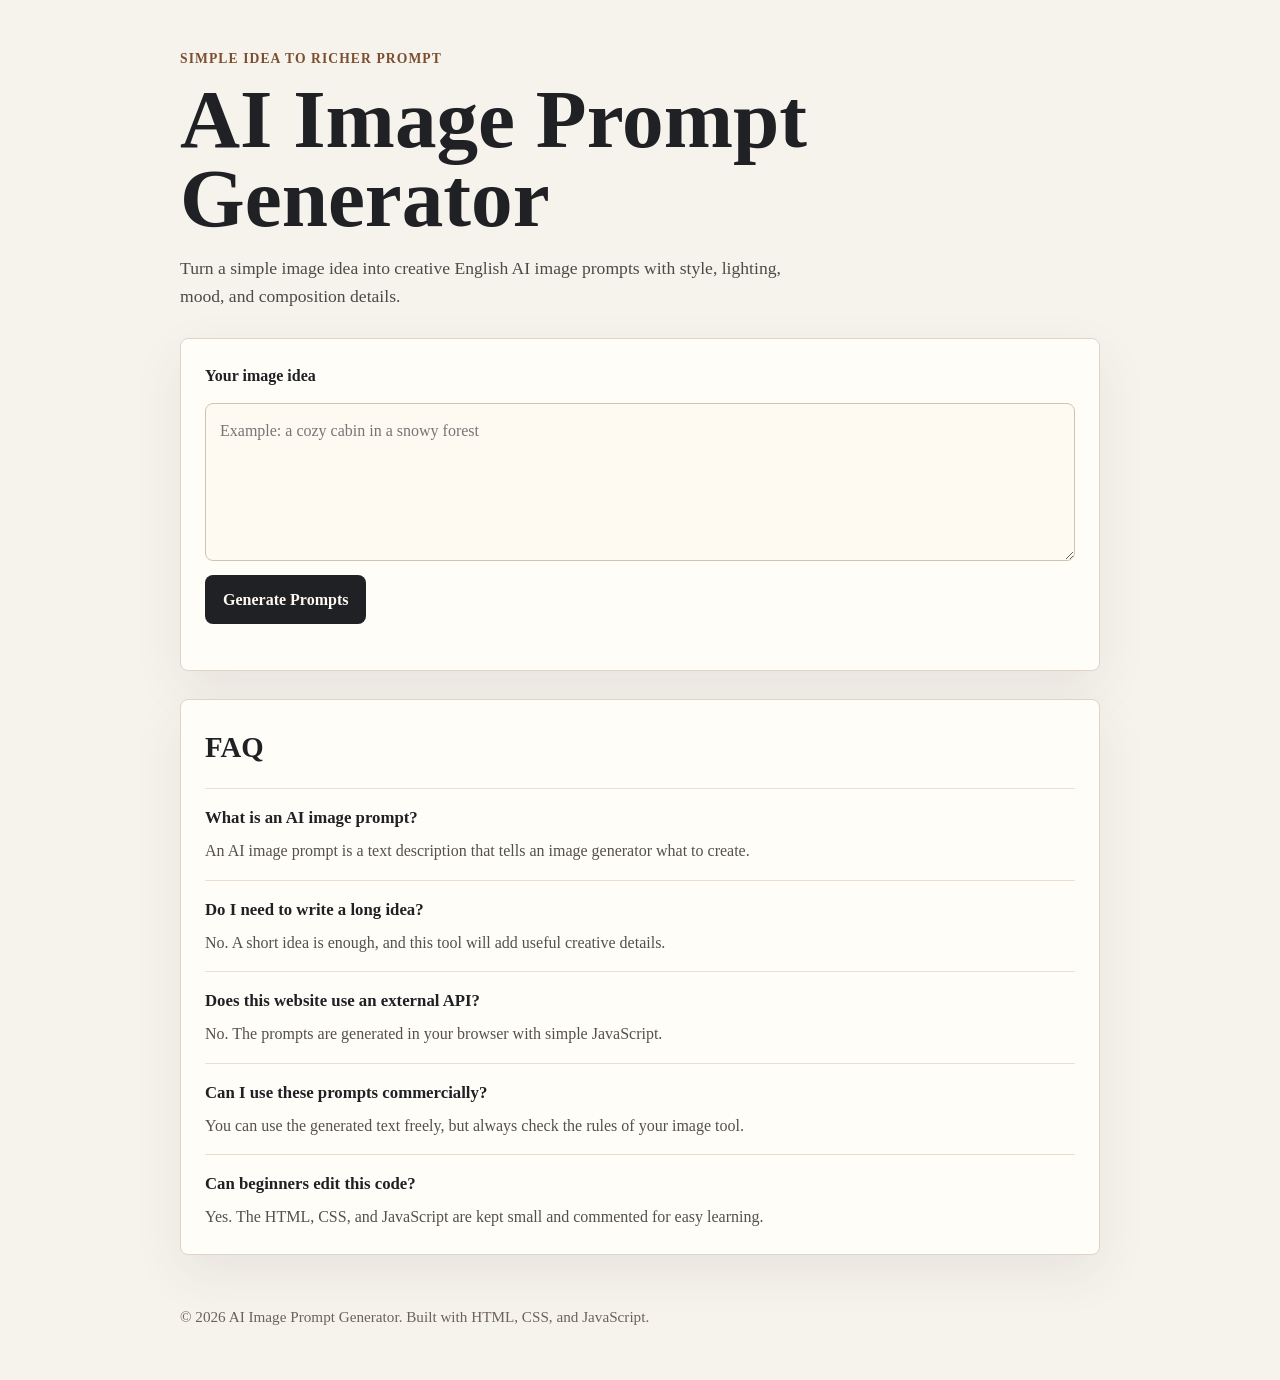
==== index.html @ 2fdffcb7 "Add files via upload" ====
<!DOCTYPE html>
<html lang="en">
<head>
  <meta charset="UTF-8">
  <meta name="viewport" content="width=device-width, initial-scale=1.0">
  <meta name="description" content="Generate creative AI image prompts from simple ideas.">
  <title>AI Image Prompt Generator</title>
  <link rel="stylesheet" href="style.css">
</head>
<body>
  <main class="page">
    <section class="hero" aria-labelledby="page-title">
      <p class="eyebrow">Simple idea to richer prompt</p>
      <h1 id="page-title">AI Image Prompt Generator</h1>
      <p class="intro">
        Turn a simple image idea into creative English AI image prompts with style,
        lighting, mood, and composition details.
      </p>
    </section>

    <section class="generator" aria-label="Prompt generator">
      <label for="idea-input">Your image idea</label>
      <textarea
        id="idea-input"
        rows="5"
        placeholder="Example: a cozy cabin in a snowy forest"
      ></textarea>

      <button id="generate-button" type="button">Generate Prompts</button>

      <!-- Generated prompts appear here after the user clicks the button. -->
      <div id="results" class="results" aria-live="polite"></div>
    </section>

    <section class="faq" aria-labelledby="faq-title">
      <h2 id="faq-title">FAQ</h2>

      <div class="faq-item">
        <h3>What is an AI image prompt?</h3>
        <p>An AI image prompt is a text description that tells an image generator what to create.</p>
      </div>

      <div class="faq-item">
        <h3>Do I need to write a long idea?</h3>
        <p>No. A short idea is enough, and this tool will add useful creative details.</p>
      </div>

      <div class="faq-item">
        <h3>Does this website use an external API?</h3>
        <p>No. The prompts are generated in your browser with simple JavaScript.</p>
      </div>

      <div class="faq-item">
        <h3>Can I use these prompts commercially?</h3>
        <p>You can use the generated text freely, but always check the rules of your image tool.</p>
      </div>

      <div class="faq-item">
        <h3>Can beginners edit this code?</h3>
        <p>Yes. The HTML, CSS, and JavaScript are kept small and commented for easy learning.</p>
      </div>
    </section>
  </main>

  <footer class="footer">
    <p>&copy; 2026 AI Image Prompt Generator. Built with HTML, CSS, and JavaScript.</p>
  </footer>

  <script src="script.js"></script>
</body>
</html>
---- style.css ----
/* Basic page setup */
* {
  box-sizing: border-box;
}

body {
  margin: 0;
  color: #202124;
  background: #f6f3ed;
  font-family: Georgia, "Times New Roman", serif;
  line-height: 1.6;
}

.page {
  width: min(920px, calc(100% - 32px));
  margin: 0 auto;
  padding: 48px 0 32px;
}

.hero {
  margin-bottom: 28px;
}

.eyebrow {
  margin: 0 0 10px;
  color: #7b4e2f;
  font-size: 0.85rem;
  font-weight: 700;
  letter-spacing: 0.08em;
  text-transform: uppercase;
}

h1,
h2,
h3,
p {
  margin-top: 0;
}

h1 {
  max-width: 760px;
  margin-bottom: 16px;
  font-size: clamp(2.3rem, 8vw, 5.2rem);
  line-height: 0.95;
}

.intro {
  max-width: 620px;
  margin-bottom: 0;
  color: #4d4a45;
  font-size: 1.1rem;
}

.generator,
.faq {
  border: 1px solid #dfd4c5;
  border-radius: 8px;
  background: #fffdf8;
  box-shadow: 0 18px 50px rgba(64, 48, 32, 0.08);
}

.generator {
  display: grid;
  gap: 14px;
  padding: 24px;
}

label {
  font-weight: 700;
}

textarea {
  width: 100%;
  min-height: 130px;
  padding: 14px;
  resize: vertical;
  color: #202124;
  border: 1px solid #cfc3b4;
  border-radius: 8px;
  background: #fffaf1;
  font: inherit;
}

textarea:focus {
  outline: 3px solid rgba(176, 91, 45, 0.22);
  border-color: #9b522b;
}

button {
  width: fit-content;
  padding: 12px 18px;
  color: #fffaf1;
  border: 0;
  border-radius: 8px;
  background: #202124;
  font: inherit;
  font-weight: 700;
  cursor: pointer;
}

button:hover {
  background: #7b4e2f;
}

.results {
  display: grid;
  gap: 12px;
  margin-top: 8px;
}

.prompt-card {
  padding: 14px;
  border-left: 4px solid #b05b2d;
  border-radius: 6px;
  background: #f7efe4;
}

.prompt-card strong {
  display: block;
  margin-bottom: 4px;
}

.faq {
  display: grid;
  gap: 16px;
  margin-top: 28px;
  padding: 24px;
}

.faq h2 {
  margin-bottom: 2px;
  font-size: 1.8rem;
}

.faq-item {
  padding-top: 16px;
  border-top: 1px solid #eadfce;
}

.faq-item h3 {
  margin-bottom: 6px;
  font-size: 1.05rem;
}

.faq-item p {
  margin-bottom: 0;
  color: #55504a;
}

.footer {
  width: min(920px, calc(100% - 32px));
  margin: 0 auto;
  padding: 18px 0 36px;
  color: #6b6258;
  font-size: 0.95rem;
}

/* Smaller spacing keeps the page comfortable on phones. */
@media (max-width: 560px) {
  .page {
    width: min(100% - 24px, 920px);
    padding-top: 32px;
  }

  .generator,
  .faq {
    padding: 18px;
  }

  button {
    width: 100%;
  }
}
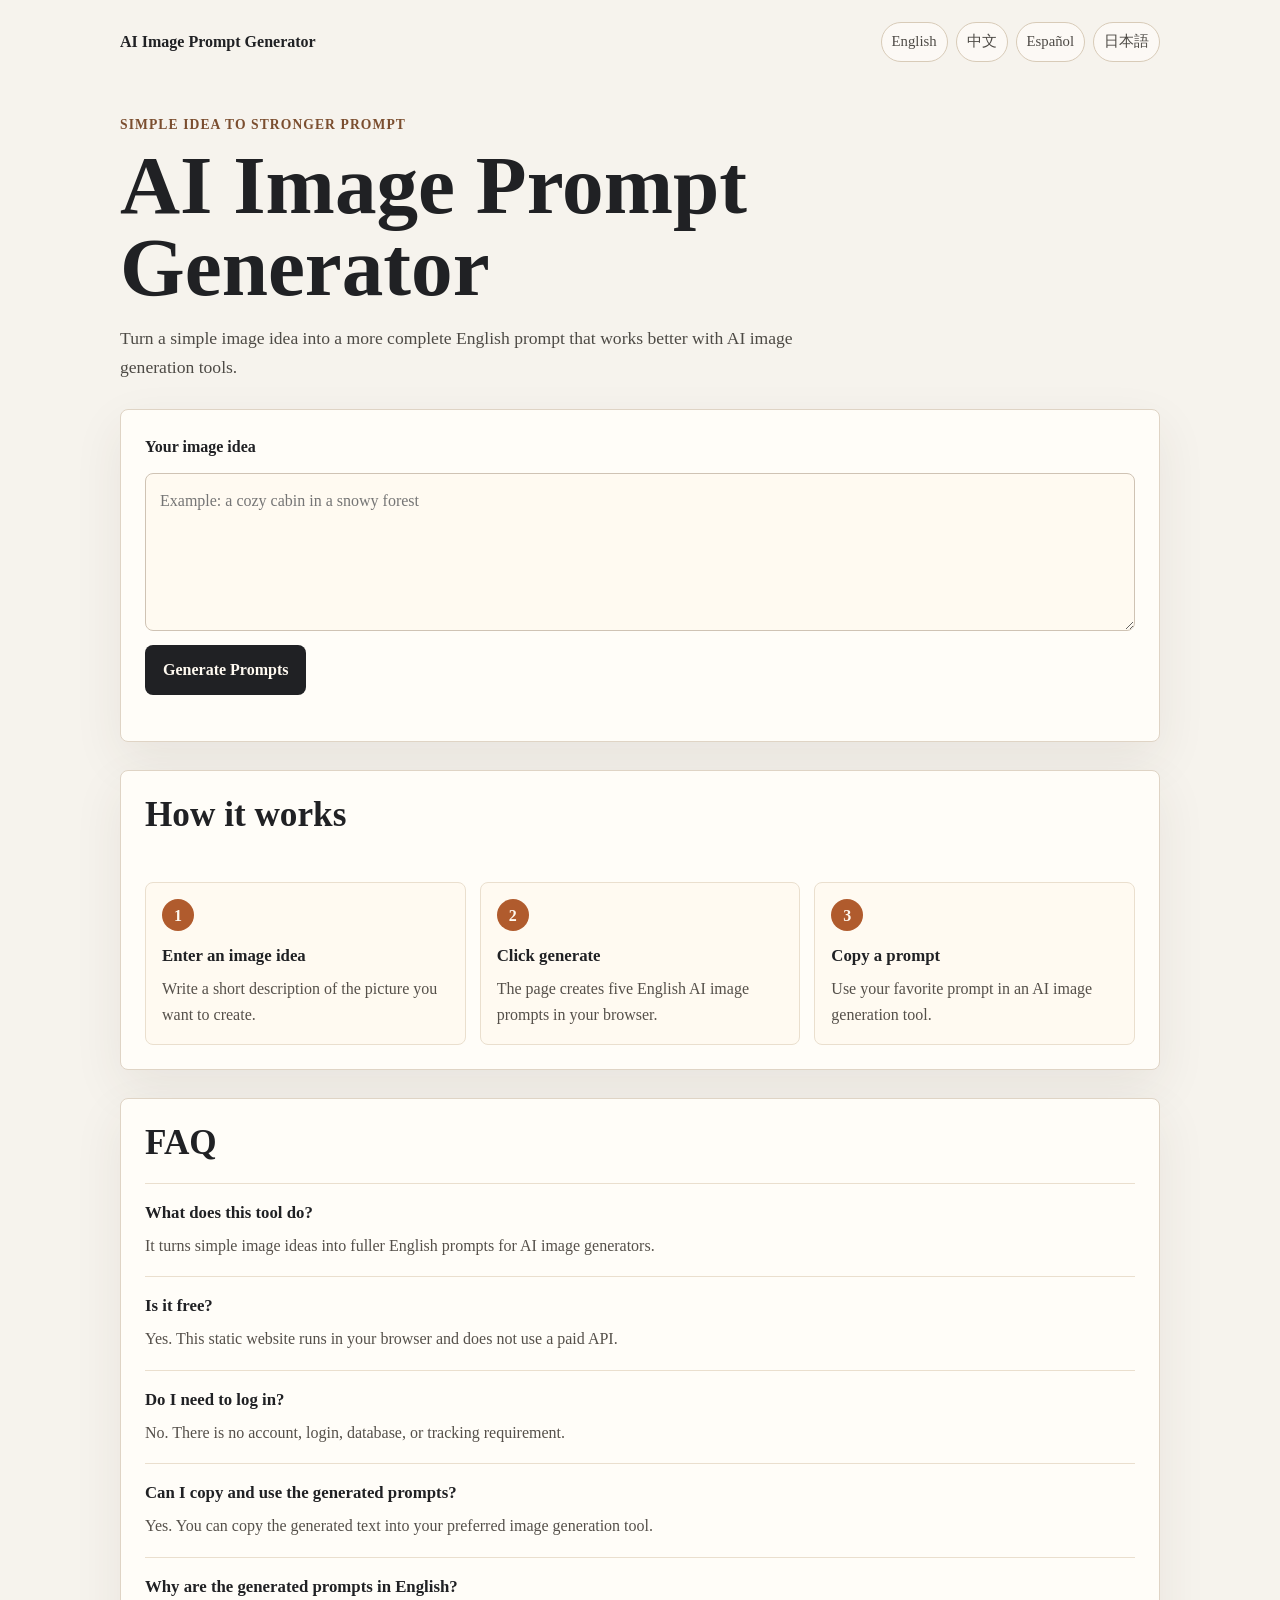
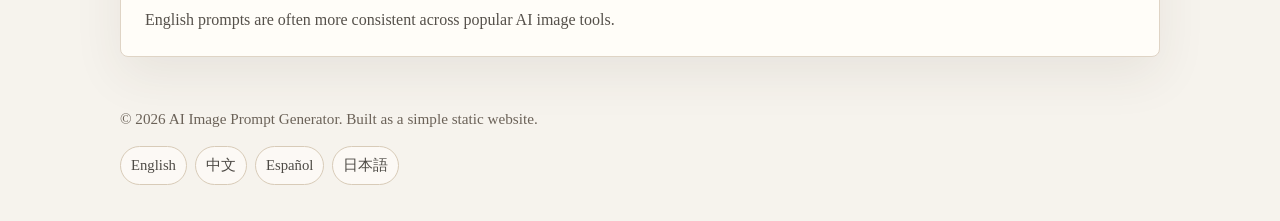
==== commit 3ddcc1a0: "Add multilingual SEO static site" ====
--- a/index.html
+++ b/index.html
@@ -3,67 +3,105 @@
 <head>
   <meta charset="UTF-8">
   <meta name="viewport" content="width=device-width, initial-scale=1.0">
-  <meta name="description" content="Generate creative AI image prompts from simple ideas.">
   <title>AI Image Prompt Generator</title>
+  <meta name="description" content="AI Image Prompt Generator turns simple image ideas into complete English prompts for AI image generation tools.">
+  <link rel="canonical" href="https://ai-image-prompt-generator.pages.dev/">
+  <link rel="alternate" hreflang="en" href="https://ai-image-prompt-generator.pages.dev/en/">
+  <link rel="alternate" hreflang="zh-CN" href="https://ai-image-prompt-generator.pages.dev/zh/">
+  <link rel="alternate" hreflang="es" href="https://ai-image-prompt-generator.pages.dev/es/">
+  <link rel="alternate" hreflang="ja" href="https://ai-image-prompt-generator.pages.dev/ja/">
+  <link rel="alternate" hreflang="x-default" href="https://ai-image-prompt-generator.pages.dev/">
+  <meta property="og:title" content="AI Image Prompt Generator">
+  <meta property="og:description" content="Turn simple image ideas into complete English prompts for AI image generation tools.">
+  <meta property="og:type" content="website">
+  <meta property="og:url" content="https://ai-image-prompt-generator.pages.dev/">
   <link rel="stylesheet" href="style.css">
 </head>
 <body>
+  <div id="language-suggestion" class="language-suggestion" hidden></div>
+
+  <header class="site-header">
+    <a class="brand" href="/">AI Image Prompt Generator</a>
+    <nav class="language-nav" aria-label="Language switcher">
+      <a data-lang-link data-lang="en" href="/en/">English</a>
+      <a data-lang-link data-lang="zh" href="/zh/">中文</a>
+      <a data-lang-link data-lang="es" href="/es/">Español</a>
+      <a data-lang-link data-lang="ja" href="/ja/">日本語</a>
+    </nav>
+  </header>
+
   <main class="page">
     <section class="hero" aria-labelledby="page-title">
-      <p class="eyebrow">Simple idea to richer prompt</p>
+      <p class="eyebrow">Simple idea to stronger prompt</p>
       <h1 id="page-title">AI Image Prompt Generator</h1>
       <p class="intro">
-        Turn a simple image idea into creative English AI image prompts with style,
-        lighting, mood, and composition details.
+        Turn a simple image idea into a more complete English prompt that works better
+        with AI image generation tools.
       </p>
     </section>
 
     <section class="generator" aria-label="Prompt generator">
       <label for="idea-input">Your image idea</label>
-      <textarea
-        id="idea-input"
-        rows="5"
-        placeholder="Example: a cozy cabin in a snowy forest"
-      ></textarea>
+      <textarea id="idea-input" rows="5" placeholder="Example: a cozy cabin in a snowy forest"></textarea>
+      <button id="generate-button" type="button">Generate Prompts</button>
+      <!-- Generated prompts and validation messages appear here. -->
+      <div id="results" class="results" aria-live="polite"></div>
+    </section>
 
-      <button id="generate-button" type="button">Generate Prompts</button>
-
-      <!-- Generated prompts appear here after the user clicks the button. -->
-      <div id="results" class="results" aria-live="polite"></div>
+    <section class="how-it-works" aria-labelledby="how-title">
+      <h2 id="how-title">How it works</h2>
+      <div class="steps">
+        <article>
+          <span>1</span>
+          <h3>Enter an image idea</h3>
+          <p>Write a short description of the picture you want to create.</p>
+        </article>
+        <article>
+          <span>2</span>
+          <h3>Click generate</h3>
+          <p>The page creates five English AI image prompts in your browser.</p>
+        </article>
+        <article>
+          <span>3</span>
+          <h3>Copy a prompt</h3>
+          <p>Use your favorite prompt in an AI image generation tool.</p>
+        </article>
+      </div>
     </section>
 
     <section class="faq" aria-labelledby="faq-title">
       <h2 id="faq-title">FAQ</h2>
-
       <div class="faq-item">
-        <h3>What is an AI image prompt?</h3>
-        <p>An AI image prompt is a text description that tells an image generator what to create.</p>
+        <h3>What does this tool do?</h3>
+        <p>It turns simple image ideas into fuller English prompts for AI image generators.</p>
       </div>
-
       <div class="faq-item">
-        <h3>Do I need to write a long idea?</h3>
-        <p>No. A short idea is enough, and this tool will add useful creative details.</p>
+        <h3>Is it free?</h3>
+        <p>Yes. This static website runs in your browser and does not use a paid API.</p>
       </div>
-
       <div class="faq-item">
-        <h3>Does this website use an external API?</h3>
-        <p>No. The prompts are generated in your browser with simple JavaScript.</p>
+        <h3>Do I need to log in?</h3>
+        <p>No. There is no account, login, database, or tracking requirement.</p>
       </div>
-
       <div class="faq-item">
-        <h3>Can I use these prompts commercially?</h3>
-        <p>You can use the generated text freely, but always check the rules of your image tool.</p>
+        <h3>Can I copy and use the generated prompts?</h3>
+        <p>Yes. You can copy the generated text into your preferred image generation tool.</p>
       </div>
-
       <div class="faq-item">
-        <h3>Can beginners edit this code?</h3>
-        <p>Yes. The HTML, CSS, and JavaScript are kept small and commented for easy learning.</p>
+        <h3>Why are the generated prompts in English?</h3>
+        <p>English prompts are often more consistent across popular AI image tools.</p>
       </div>
     </section>
   </main>
 
   <footer class="footer">
-    <p>&copy; 2026 AI Image Prompt Generator. Built with HTML, CSS, and JavaScript.</p>
+    <p>&copy; 2026 AI Image Prompt Generator. Built as a simple static website.</p>
+    <nav class="language-nav" aria-label="Footer language switcher">
+      <a data-lang-link data-lang="en" href="/en/">English</a>
+      <a data-lang-link data-lang="zh" href="/zh/">中文</a>
+      <a data-lang-link data-lang="es" href="/es/">Español</a>
+      <a data-lang-link data-lang="ja" href="/ja/">日本語</a>
+    </nav>
   </footer>
 
   <script src="script.js"></script>
--- a/style.css
+++ b/style.css
@@ -1,20 +1,101 @@
-/* Basic page setup */
+/* Basic reset keeps sizing predictable for beginners. */
 * {
   box-sizing: border-box;
 }
 
+html {
+  overflow-x: hidden;
+}
+
 body {
   margin: 0;
+  overflow-x: hidden;
   color: #202124;
   background: #f6f3ed;
   font-family: Georgia, "Times New Roman", serif;
   line-height: 1.6;
 }
 
+a {
+  color: inherit;
+}
+
+.language-suggestion {
+  display: flex;
+  align-items: center;
+  justify-content: center;
+  gap: 12px;
+  padding: 10px 16px;
+  color: #202124;
+  background: #f1dfc6;
+  border-bottom: 1px solid #d8c1a1;
+  font-size: 0.95rem;
+  text-align: center;
+}
+
+.language-suggestion[hidden] {
+  display: none;
+}
+
+.language-suggestion button {
+  width: auto;
+  padding: 7px 11px;
+  font-size: 0.9rem;
+}
+
+.language-suggestion .quiet-button {
+  color: #202124;
+  background: transparent;
+  border: 1px solid #b99b72;
+}
+
+.site-header,
+.footer {
+  width: min(1040px, calc(100% - 32px));
+  margin: 0 auto;
+}
+
+.site-header {
+  display: flex;
+  align-items: center;
+  justify-content: space-between;
+  gap: 18px;
+  padding: 22px 0 10px;
+}
+
+.brand {
+  font-weight: 700;
+  text-decoration: none;
+}
+
+.language-nav {
+  display: flex;
+  flex-wrap: wrap;
+  gap: 8px;
+}
+
+.language-nav a {
+  min-height: 36px;
+  padding: 7px 10px;
+  border: 1px solid #d8cbb8;
+  border-radius: 999px;
+  color: #4d4a45;
+  background: rgba(255, 253, 248, 0.72);
+  font-size: 0.92rem;
+  text-decoration: none;
+}
+
+.language-nav a:hover,
+.language-nav a[aria-current="page"] {
+  color: #fffaf1;
+  border-color: #202124;
+  background: #202124;
+}
+
 .page {
-  width: min(920px, calc(100% - 32px));
+  width: min(1040px, calc(100% - 32px));
   margin: 0 auto;
-  padding: 48px 0 32px;
+  padding: 42px 0 32px;
 }
 
 .hero {
@@ -38,20 +119,26 @@
 }
 
 h1 {
-  max-width: 760px;
+  max-width: 850px;
   margin-bottom: 16px;
-  font-size: clamp(2.3rem, 8vw, 5.2rem);
-  line-height: 0.95;
+  font-size: clamp(2.25rem, 8vw, 5.2rem);
+  line-height: 0.98;
+}
+
+h2 {
+  font-size: clamp(1.55rem, 4vw, 2.2rem);
+  line-height: 1.15;
 }
 
 .intro {
-  max-width: 620px;
+  max-width: 680px;
   margin-bottom: 0;
   color: #4d4a45;
   font-size: 1.1rem;
 }
 
 .generator,
+.how-it-works,
 .faq {
   border: 1px solid #dfd4c5;
   border-radius: 8px;
@@ -88,6 +175,7 @@
 
 button {
   width: fit-content;
+  min-height: 44px;
   padding: 12px 18px;
   color: #fffaf1;
   border: 0;
@@ -110,6 +198,7 @@
 
 .prompt-card {
   padding: 14px;
+  overflow-wrap: anywhere;
   border-left: 4px solid #b05b2d;
   border-radius: 6px;
   background: #f7efe4;
@@ -120,16 +209,62 @@
   margin-bottom: 4px;
 }
 
+.prompt-card p {
+  margin-bottom: 0;
+}
+
+.error-card {
+  border-left-color: #b83b3b;
+  background: #fff0ed;
+}
+
+.how-it-works,
 .faq {
   display: grid;
-  gap: 16px;
+  gap: 18px;
   margin-top: 28px;
   padding: 24px;
 }
 
+.steps {
+  display: grid;
+  grid-template-columns: repeat(3, minmax(0, 1fr));
+  gap: 14px;
+}
+
+.steps article {
+  padding: 16px;
+  border: 1px solid #eadfce;
+  border-radius: 8px;
+  background: #fffaf1;
+}
+
+.steps span {
+  display: inline-grid;
+  width: 32px;
+  height: 32px;
+  margin-bottom: 12px;
+  place-items: center;
+  border-radius: 999px;
+  color: #fffaf1;
+  background: #b05b2d;
+  font-weight: 700;
+}
+
+.steps h3,
+.faq-item h3 {
+  margin-bottom: 6px;
+  font-size: 1.05rem;
+}
+
+.steps p,
+.faq-item p {
+  margin-bottom: 0;
+  color: #55504a;
+}
+
 .faq h2 {
   margin-bottom: 2px;
-  font-size: 1.8rem;
 }
 
 .faq-item {
@@ -137,32 +272,43 @@
   border-top: 1px solid #eadfce;
 }
 
-.faq-item h3 {
-  margin-bottom: 6px;
-  font-size: 1.05rem;
-}
-
-.faq-item p {
-  margin-bottom: 0;
-  color: #55504a;
-}
-
 .footer {
-  width: min(920px, calc(100% - 32px));
-  margin: 0 auto;
+  display: grid;
+  gap: 14px;
   padding: 18px 0 36px;
   color: #6b6258;
   font-size: 0.95rem;
 }
 
+.footer p {
+  margin-bottom: 0;
+}
+
 /* Smaller spacing keeps the page comfortable on phones. */
+@media (max-width: 720px) {
+  .site-header {
+    align-items: flex-start;
+    flex-direction: column;
+  }
+
+  .page {
+    padding-top: 28px;
+  }
+
+  .steps {
+    grid-template-columns: 1fr;
+  }
+}
+
 @media (max-width: 560px) {
-  .page {
-    width: min(100% - 24px, 920px);
-    padding-top: 32px;
+  .site-header,
+  .page,
+  .footer {
+    width: min(100% - 24px, 1040px);
   }
 
   .generator,
+  .how-it-works,
   .faq {
     padding: 18px;
   }
@@ -170,4 +316,9 @@
   button {
     width: 100%;
   }
-}
+
+  .language-suggestion {
+    align-items: stretch;
+    flex-direction: column;
+  }
+}
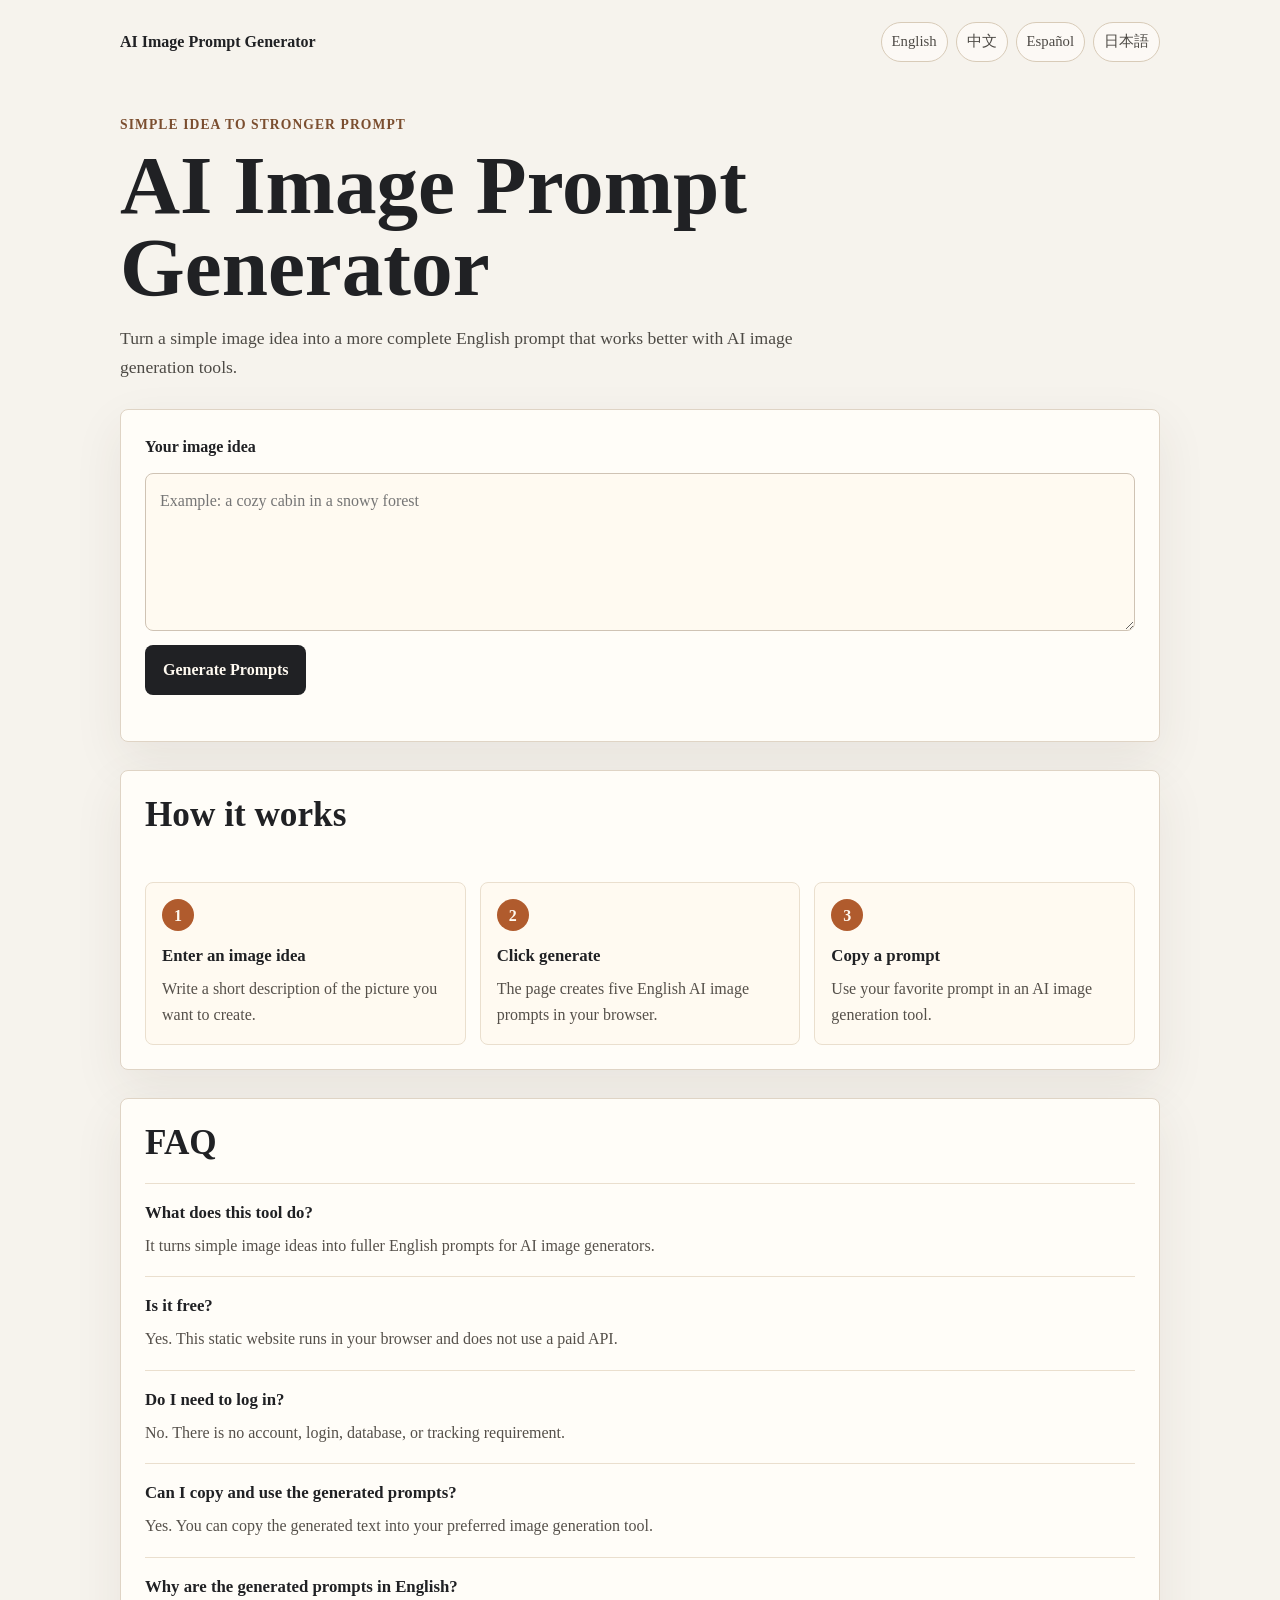
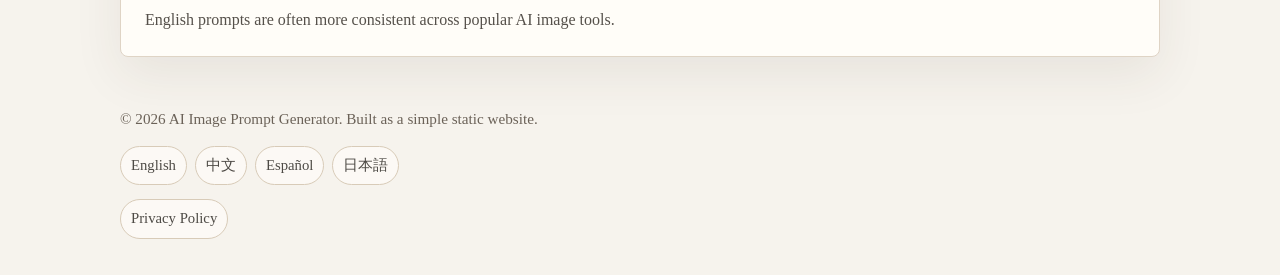
==== commit 25452a1f: "Add privacy policy page" ====
--- a/index.html
+++ b/index.html
@@ -5,17 +5,24 @@
   <meta name="viewport" content="width=device-width, initial-scale=1.0">
   <title>AI Image Prompt Generator</title>
   <meta name="description" content="AI Image Prompt Generator turns simple image ideas into complete English prompts for AI image generation tools.">
-  <link rel="canonical" href="https://ai-image-prompt-generator.pages.dev/">
-  <link rel="alternate" hreflang="en" href="https://ai-image-prompt-generator.pages.dev/en/">
-  <link rel="alternate" hreflang="zh-CN" href="https://ai-image-prompt-generator.pages.dev/zh/">
-  <link rel="alternate" hreflang="es" href="https://ai-image-prompt-generator.pages.dev/es/">
-  <link rel="alternate" hreflang="ja" href="https://ai-image-prompt-generator.pages.dev/ja/">
-  <link rel="alternate" hreflang="x-default" href="https://ai-image-prompt-generator.pages.dev/">
+  <link rel="canonical" href="https://ai-image-prompt-generator.zivgzhan.workers.dev/">
+  <link rel="alternate" hreflang="en" href="https://ai-image-prompt-generator.zivgzhan.workers.dev/en/">
+  <link rel="alternate" hreflang="zh-CN" href="https://ai-image-prompt-generator.zivgzhan.workers.dev/zh/">
+  <link rel="alternate" hreflang="es" href="https://ai-image-prompt-generator.zivgzhan.workers.dev/es/">
+  <link rel="alternate" hreflang="ja" href="https://ai-image-prompt-generator.zivgzhan.workers.dev/ja/">
+  <link rel="alternate" hreflang="x-default" href="https://ai-image-prompt-generator.zivgzhan.workers.dev/">
   <meta property="og:title" content="AI Image Prompt Generator">
   <meta property="og:description" content="Turn simple image ideas into complete English prompts for AI image generation tools.">
   <meta property="og:type" content="website">
-  <meta property="og:url" content="https://ai-image-prompt-generator.pages.dev/">
+  <meta property="og:url" content="https://ai-image-prompt-generator.zivgzhan.workers.dev/">
   <link rel="stylesheet" href="style.css">
+  <script type="text/javascript">
+    (function(c,l,a,r,i,t,y){
+      c[a]=c[a]||function(){(c[a].q=c[a].q||[]).push(arguments)};
+      t=l.createElement(r);t.async=1;t.src="https://www.clarity.ms/tag/"+i;
+      y=l.getElementsByTagName(r)[0];y.parentNode.insertBefore(t,y);
+    })(window, document, "clarity", "script", "ww41xob78q");
+  </script>
 </head>
 <body>
   <div id="language-suggestion" class="language-suggestion" hidden></div>
@@ -102,6 +109,9 @@
       <a data-lang-link data-lang="es" href="/es/">Español</a>
       <a data-lang-link data-lang="ja" href="/ja/">日本語</a>
     </nav>
+    <nav class="footer-links" aria-label="Footer links">
+      <a href="/privacy/">Privacy Policy</a>
+    </nav>
   </footer>
 
   <script src="script.js"></script>
--- a/style.css
+++ b/style.css
@@ -68,13 +68,15 @@
   text-decoration: none;
 }
 
-.language-nav {
+.language-nav,
+.footer-links {
   display: flex;
   flex-wrap: wrap;
   gap: 8px;
 }
 
-.language-nav a {
+.language-nav a,
+.footer-links a {
   min-height: 36px;
   padding: 7px 10px;
   border: 1px solid #d8cbb8;
@@ -86,7 +88,9 @@
 }
 
 .language-nav a:hover,
-.language-nav a[aria-current="page"] {
+.language-nav a[aria-current="page"],
+.footer-links a:hover,
+.footer-links a[aria-current="page"] {
   color: #fffaf1;
   border-color: #202124;
   background: #202124;
@@ -139,7 +143,8 @@
 
 .generator,
 .how-it-works,
-.faq {
+.faq,
+.privacy-content {
   border: 1px solid #dfd4c5;
   border-radius: 8px;
   background: #fffdf8;
@@ -219,7 +224,8 @@
 }
 
 .how-it-works,
-.faq {
+.faq,
+.privacy-content {
   display: grid;
   gap: 18px;
   margin-top: 28px;
@@ -272,6 +278,25 @@
   border-top: 1px solid #eadfce;
 }
 
+.privacy-content h2 {
+  margin-bottom: 0;
+  font-size: 1.35rem;
+}
+
+.privacy-content p,
+.privacy-content li {
+  color: #55504a;
+}
+
+.privacy-content p,
+.privacy-content ul {
+  margin-bottom: 0;
+}
+
+.privacy-content ul {
+  padding-left: 22px;
+}
+
 .footer {
   display: grid;
   gap: 14px;
@@ -309,7 +334,8 @@
 
   .generator,
   .how-it-works,
-  .faq {
+  .faq,
+  .privacy-content {
     padding: 18px;
   }
 
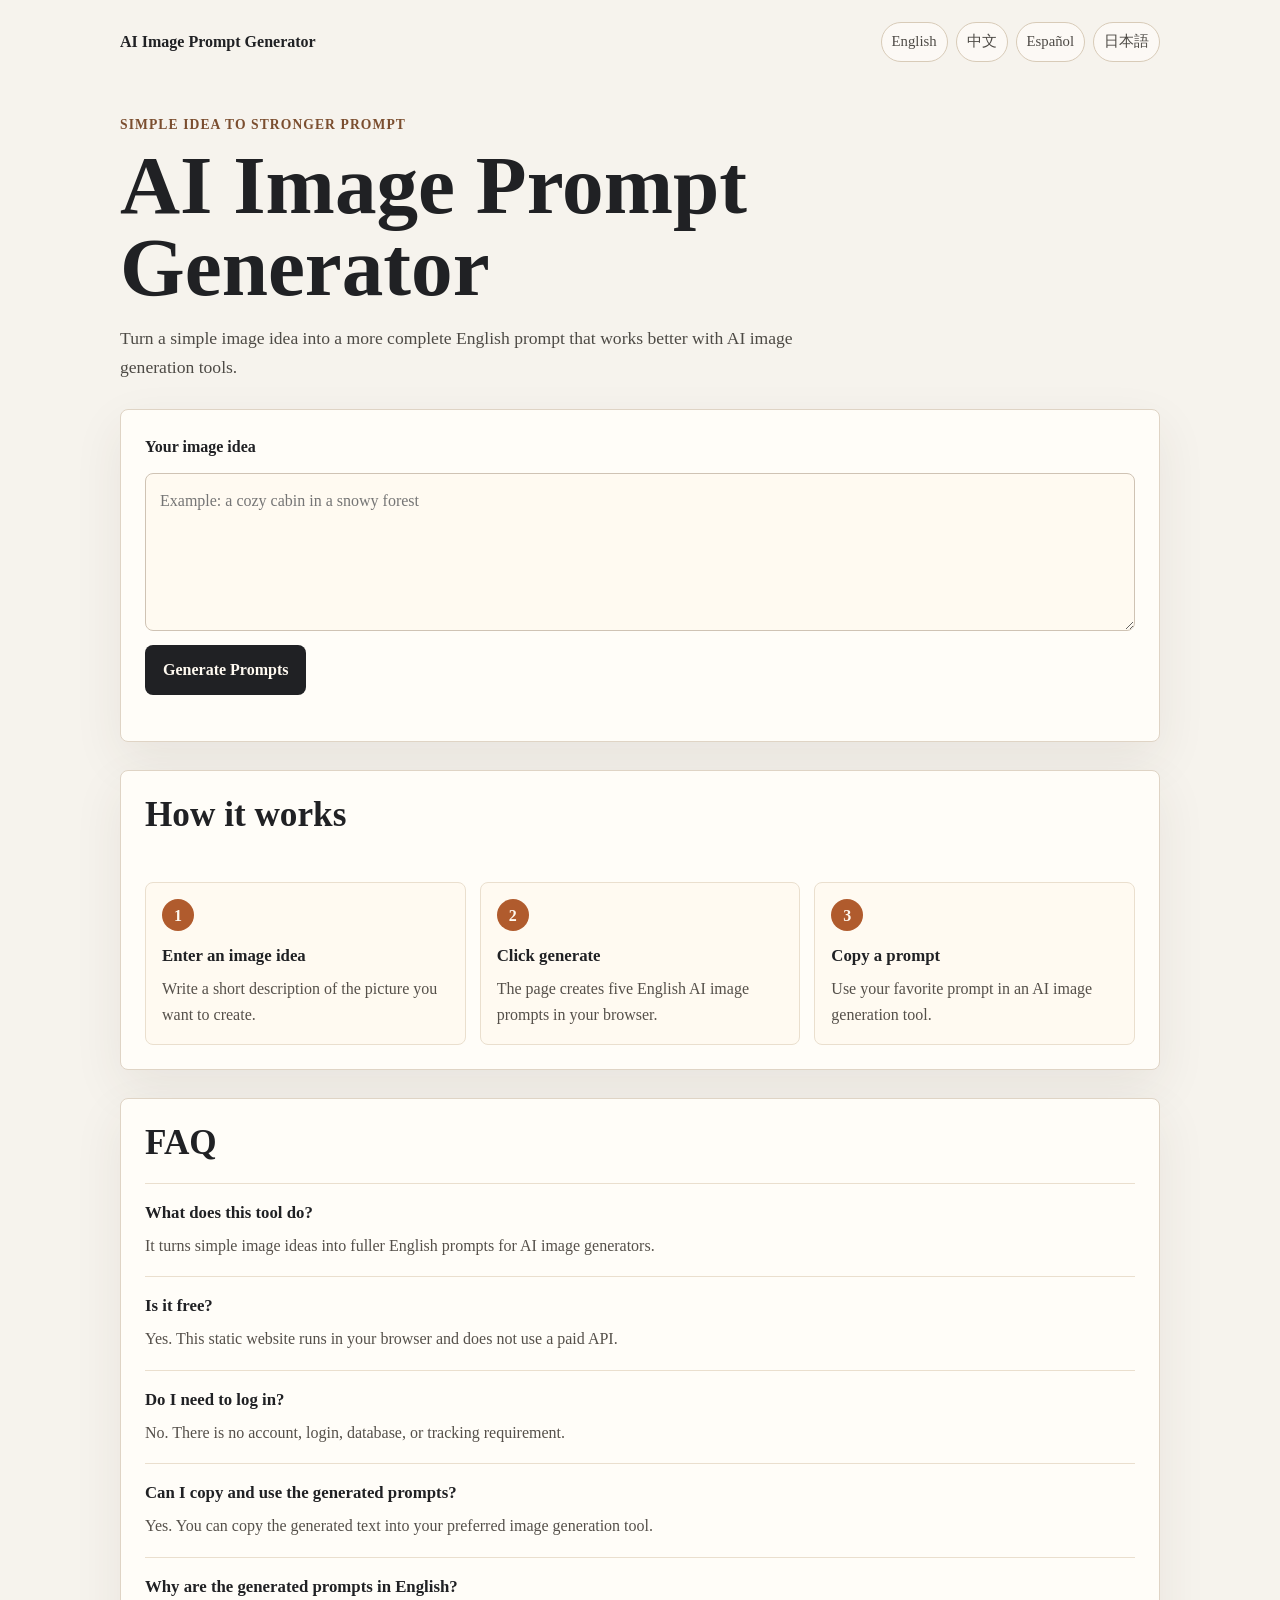
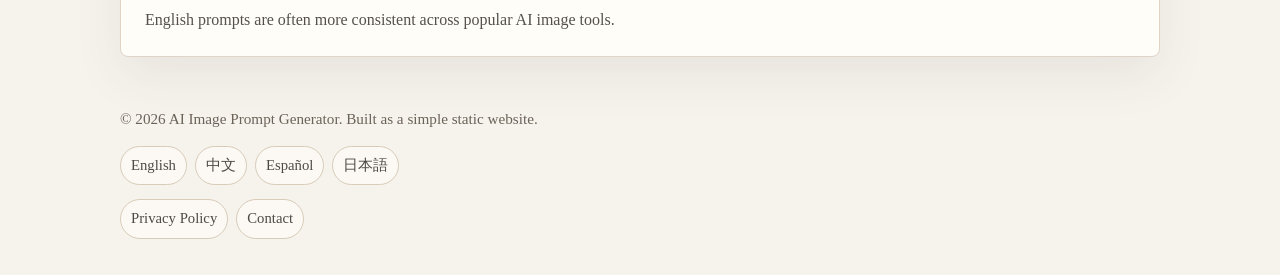
==== commit 26bd29a5: "Add contact page" ====
--- a/index.html
+++ b/index.html
@@ -111,6 +111,7 @@
     </nav>
     <nav class="footer-links" aria-label="Footer links">
       <a href="/privacy/">Privacy Policy</a>
+      <a href="/contact/">Contact</a>
     </nav>
   </footer>
 
